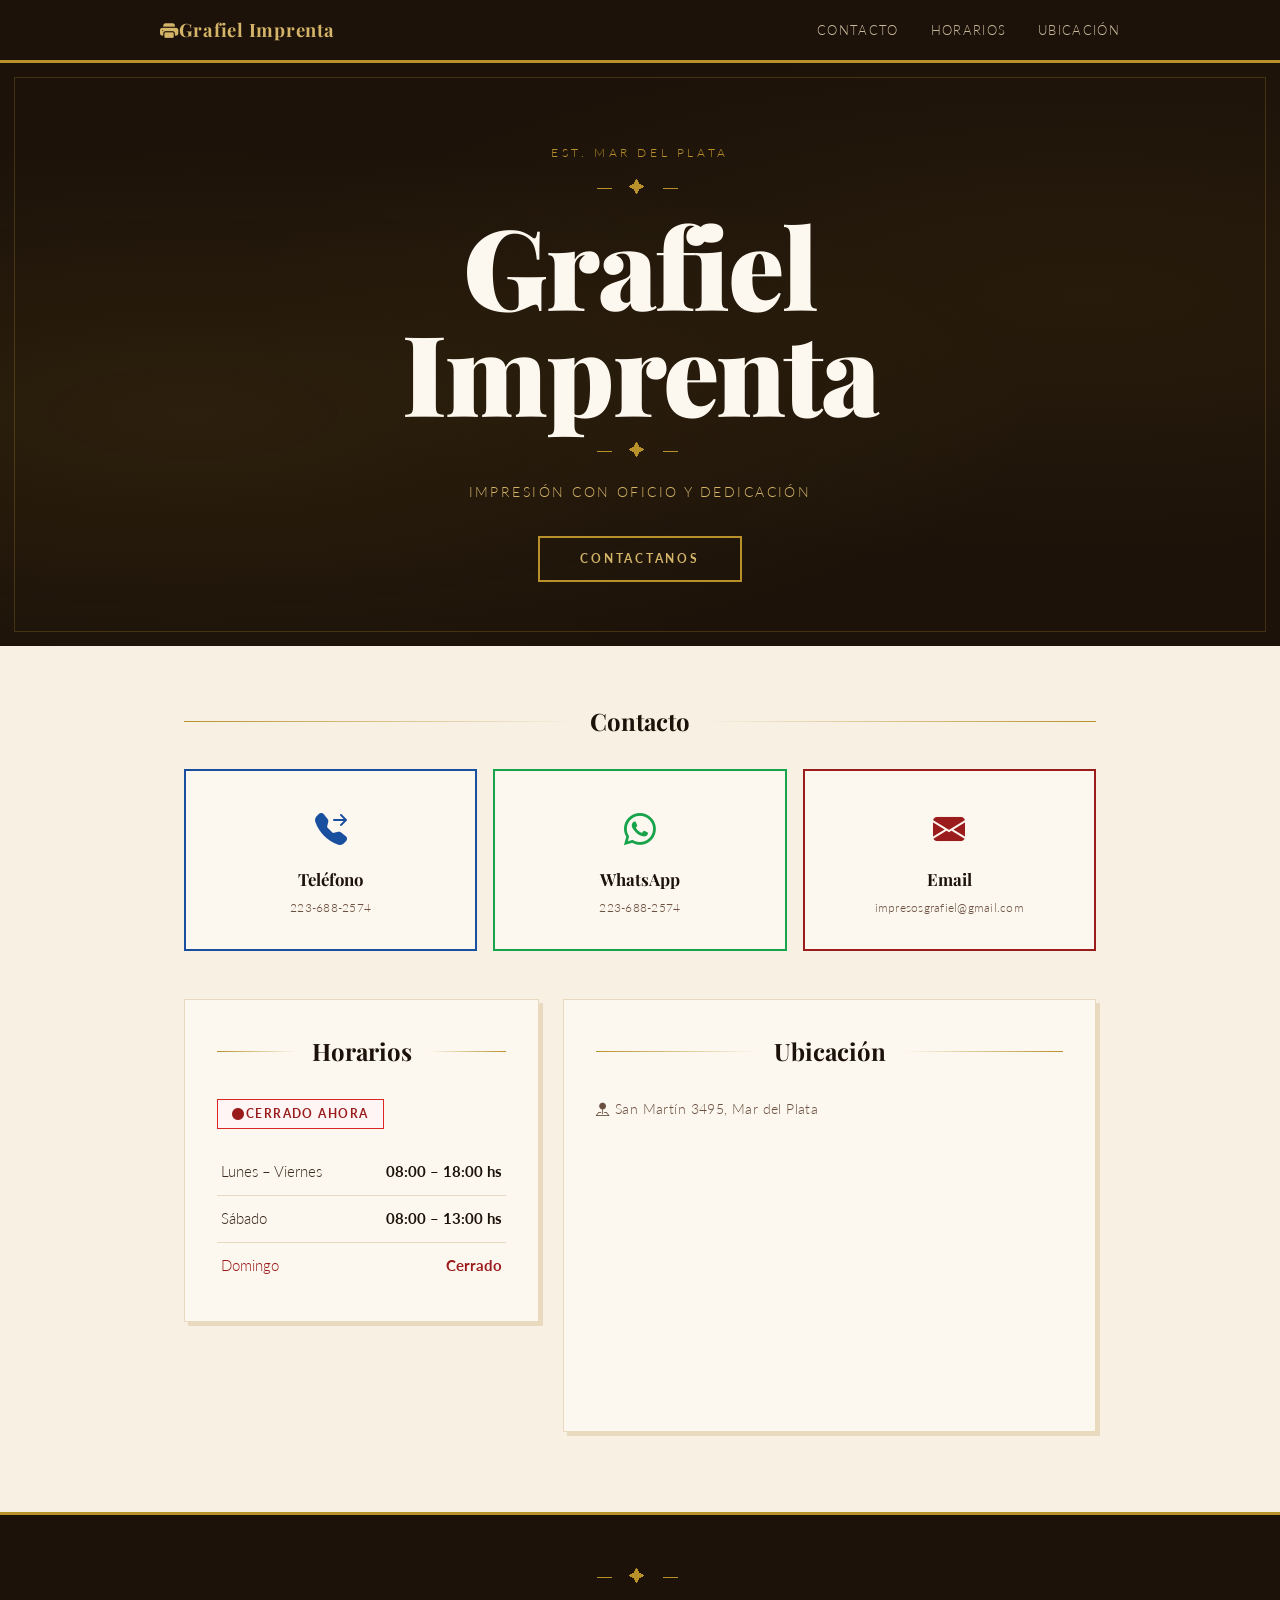
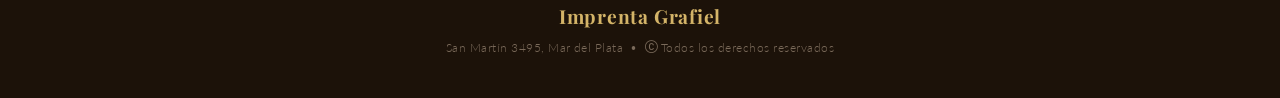
==== index.html @ f2de3040 "Add new HTML files for different themes: Swiss, Brutal, and Glass with responsive designs and contac" ====
<!DOCTYPE html>
<html lang="es">

<head>
  <meta charset="UTF-8">
  <meta name="viewport" content="width=device-width, initial-scale=1.0">
  <meta name="description" content="Grafiel Imprenta - Servicios de impresión en Mar del Plata.">
  <link rel="preconnect" href="https://fonts.googleapis.com">
  <link rel="preconnect" href="https://fonts.gstatic.com" crossorigin>
  <link href="https://fonts.googleapis.com/css2?family=Playfair+Display:wght@400;700;900&family=Lato:wght@300;400;700&display=swap" rel="stylesheet">
  <link rel="stylesheet" href="https://cdn.jsdelivr.net/npm/bootstrap-icons@1.11.3/font/bootstrap-icons.css">
  <link rel="stylesheet" href="style.css">
  <title>Grafiel Imprenta | Mar del Plata</title>
</head>

<body>

  <nav>
    <div class="nav-inner">
      <a class="brand" href="#"><i class="bi bi-printer-fill me-2"></i>Grafiel Imprenta</a>
      <button class="nav-toggle" onclick="this.nextElementSibling.classList.toggle('open')" aria-label="Menú">
        <i class="bi bi-list"></i>
      </button>
      <div class="nav-links">
        <a href="#contacto">Contacto</a>
        <a href="#horario">Horarios</a>
        <a href="#ubicacion">Ubicación</a>
      </div>
    </div>
  </nav>

  <section class="hero">
    <div class="hero-inner">
      <p class="hero-tag">Est. Mar del Plata</p>
      <div class="ornament">&#11835; ✦ &#11835;</div>
      <h1>Grafiel<br>Imprenta</h1>
      <div class="ornament">&#11835; ✦ &#11835;</div>
      <p class="hero-sub">Impresión con oficio y dedicación</p>
      <a href="#contacto" class="btn-stamp">Contactanos</a>
    </div>
  </section>

  <main>

    <section id="contacto" class="section">
      <div class="section-header">
        <span class="ornament-line"></span>
        <h2>Contacto</h2>
        <span class="ornament-line"></span>
      </div>
      <div class="contact-grid">
        <a href="tel:2236882574" class="contact-card phone">
          <i class="bi bi-telephone-forward-fill"></i>
          <span class="label">Teléfono</span>
          <span class="value">223-688-2574</span>
        </a>
        <a href="https://wa.me/+5492236882574?text=Hola" target="_blank" rel="noopener noreferrer" class="contact-card whatsapp">
          <i class="bi bi-whatsapp"></i>
          <span class="label">WhatsApp</span>
          <span class="value">223-688-2574</span>
        </a>
        <a href="mailto:impresosgrafiel@gmail.com" class="contact-card email">
          <i class="bi bi-envelope-fill"></i>
          <span class="label">Email</span>
          <span class="value">impresosgrafiel@gmail.com</span>
        </a>
      </div>
    </section>

    <div class="two-col">

      <section id="horario" class="section card-section">
        <div class="section-header">
          <span class="ornament-line"></span>
          <h2>Horarios</h2>
          <span class="ornament-line"></span>
        </div>
        <div id="estado-actual"></div>
        <table class="horario-table">
          <tr>
            <td>Lunes – Viernes</td>
            <td>08:00 – 18:00 hs</td>
          </tr>
          <tr>
            <td>Sábado</td>
            <td>08:00 – 13:00 hs</td>
          </tr>
          <tr class="cerrado">
            <td>Domingo</td>
            <td>Cerrado</td>
          </tr>
        </table>
      </section>

      <section id="ubicacion" class="section card-section">
        <div class="section-header">
          <span class="ornament-line"></span>
          <h2>Ubicación</h2>
          <span class="ornament-line"></span>
        </div>
        <p class="address"><i class="bi bi-pin-map-fill"></i> San Martín 3495, Mar del Plata</p>
        <div class="map-wrap">
          <iframe
            src="https://www.google.com/maps/embed?pb=!1m18!1m12!1m3!1d3144.239688067607!2d-57.557929484397704!3d-37.994869379720036!2m3!1f0!2f0!3f0!3m2!1i1024!2i768!4f13.1!3m3!1m2!1s0x9584deaafc0149d3%3A0xa30045ed526ca5bf!2sSan%20Mart%C3%ADn%203495%2C%20B7600%20Mar%20del%20Plata%2C%20Provincia%20de%20Buenos%20Aires!5e0!3m2!1ses-419!2sar!4v1678397728006!5m2!1ses-419!2sar"
            allowfullscreen="" loading="lazy" referrerpolicy="no-referrer-when-downgrade">
          </iframe>
        </div>
      </section>

    </div>
  </main>

  <footer>
    <div class="ornament">&#11835; ✦ &#11835;</div>
    <p class="brand">Imprenta Grafiel</p>
    <p class="copy">San Martín 3495, Mar del Plata &nbsp;&bull;&nbsp; <i class="bi bi-c-circle"></i> Todos los derechos reservados</p>
  </footer>

  <script>
    function actualizarEstado() {
      const ahora = new Date();
      const dia = ahora.getDay();
      const hora = ahora.getHours() + ahora.getMinutes() / 60;
      const abierto =
        (dia >= 1 && dia <= 5 && hora >= 8 && hora < 18) ||
        (dia === 6 && hora >= 8 && hora < 13);
      const el = document.getElementById('estado-actual');
      el.innerHTML = abierto
        ? '<span class="badge-open"><i class="bi bi-circle-fill blink me-1"></i>Abierto ahora</span>'
        : '<span class="badge-closed"><i class="bi bi-circle-fill me-1"></i>Cerrado ahora</span>';
    }
    actualizarEstado();
  </script>

</body>
</html>
---- style.css ----
:root {
  --bg: #f7f0e3;
  --paper: #e8d9bf;
  --cream: #fdf8ef;
  --ink: #1c1209;
  --ink-light: #3d2b1f;
  --gold: #b8912a;
  --gold-light: #d4b468;
}

* {
  box-sizing: border-box;
  margin: 0;
  padding: 0;
}

html {
  scroll-behavior: smooth;
}

body {
  background-color: var(--bg);
  color: var(--ink);
  font-family: 'Lato', 'Segoe UI', sans-serif;
  font-weight: 300;
  line-height: 1.6;
}

/* ── NAV ─────────────────────────────── */
nav {
  background-color: var(--ink);
  border-bottom: 3px solid var(--gold);
  position: sticky;
  top: 0;
  z-index: 100;
  padding: 0 1.5rem;
}

.nav-inner {
  max-width: 960px;
  margin: 0 auto;
  display: flex;
  align-items: center;
  justify-content: space-between;
  height: 60px;
}

.brand {
  font-family: 'Playfair Display', Georgia, serif;
  font-weight: 700;
  font-size: 1.15rem;
  color: var(--gold-light);
  text-decoration: none;
  letter-spacing: 0.04em;
}

.nav-links {
  display: flex;
  gap: 2rem;
}

.nav-links a {
  color: #c8b89a;
  text-decoration: none;
  font-size: 0.82rem;
  letter-spacing: 0.1em;
  text-transform: uppercase;
  transition: color 0.2s;
}

.nav-links a:hover {
  color: var(--gold-light);
}

.nav-toggle {
  display: none;
  background: none;
  border: 1px solid var(--gold);
  color: var(--gold-light);
  padding: 0.3rem 0.6rem;
  cursor: pointer;
  font-size: 1.2rem;
  line-height: 1;
}

@media (max-width: 580px) {
  .nav-toggle { display: block; }
  .nav-links {
    display: none;
    flex-direction: column;
    gap: 0;
    position: absolute;
    top: 63px;
    left: 0;
    right: 0;
    background: var(--ink);
    border-bottom: 2px solid var(--gold);
    padding: 1rem 1.5rem;
  }
  .nav-links.open { display: flex; }
  .nav-links a { padding: 0.5rem 0; }
}

/* ── HERO ────────────────────────────── */
.hero {
  background-color: var(--ink);
  background-image:
    radial-gradient(ellipse at 15% 60%, rgba(184,145,42,0.1) 0%, transparent 55%),
    radial-gradient(ellipse at 85% 40%, rgba(184,145,42,0.07) 0%, transparent 55%);
  text-align: center;
  padding: 5rem 1.5rem 4rem;
  position: relative;
}

.hero::before {
  content: '';
  position: absolute;
  inset: 14px;
  border: 1px solid rgba(184, 145, 42, 0.25);
  pointer-events: none;
}

.hero-inner {
  position: relative;
}

.hero-tag {
  color: var(--gold);
  font-size: 0.75rem;
  letter-spacing: 0.3em;
  text-transform: uppercase;
  margin-bottom: 0.75rem;
}

.ornament {
  color: var(--gold);
  letter-spacing: 0.4em;
  font-size: 1rem;
  margin: 0.5rem 0;
}

.hero h1 {
  font-family: 'Playfair Display', Georgia, serif;
  font-weight: 900;
  font-size: clamp(3.5rem, 12vw, 7rem);
  color: var(--cream);
  line-height: 0.95;
  letter-spacing: -0.02em;
  margin: 0.75rem 0;
}

.hero-sub {
  color: var(--gold-light);
  font-size: 0.85rem;
  letter-spacing: 0.18em;
  text-transform: uppercase;
  margin: 1.25rem 0 2rem;
}

.btn-stamp {
  display: inline-block;
  padding: 0.7rem 2.5rem;
  border: 2px solid var(--gold);
  color: var(--gold-light);
  text-decoration: none;
  font-size: 0.78rem;
  letter-spacing: 0.22em;
  text-transform: uppercase;
  font-weight: 700;
  transition: background 0.2s, color 0.2s;
}

.btn-stamp:hover {
  background: var(--gold);
  color: var(--ink);
}

/* ── MAIN ────────────────────────────── */
main {
  max-width: 960px;
  margin: 0 auto;
  padding: 3.5rem 1.5rem 2rem;
}

.section {
  margin-bottom: 3rem;
}

.section-header {
  display: flex;
  align-items: center;
  gap: 1rem;
  margin-bottom: 1.75rem;
}

.section-header h2 {
  font-family: 'Playfair Display', Georgia, serif;
  font-size: 1.5rem;
  font-weight: 700;
  white-space: nowrap;
  color: var(--ink);
}

.ornament-line {
  flex: 1;
  height: 1px;
  background: linear-gradient(to right, transparent, var(--gold));
}

.ornament-line:first-child {
  background: linear-gradient(to left, transparent, var(--gold));
}

/* ── CONTACT ─────────────────────────── */
.contact-grid {
  display: grid;
  grid-template-columns: repeat(auto-fit, minmax(190px, 1fr));
  gap: 1rem;
}

.contact-card {
  display: flex;
  flex-direction: column;
  align-items: center;
  text-align: center;
  padding: 2rem 1.25rem;
  background: var(--cream);
  border: 2px solid;
  text-decoration: none;
  transition: transform 0.2s ease, box-shadow 0.2s ease;
}

.contact-card:hover {
  transform: translateY(-5px);
  box-shadow: 5px 5px 0 var(--paper);
}

.contact-card i {
  font-size: 2rem;
  margin-bottom: 0.75rem;
}

.contact-card .label {
  font-family: 'Playfair Display', Georgia, serif;
  font-size: 1.05rem;
  font-weight: 700;
  color: var(--ink);
  display: block;
  margin-bottom: 0.3rem;
}

.contact-card .value {
  font-size: 0.78rem;
  color: #6b5040;
  display: block;
  letter-spacing: 0.02em;
}

.contact-card.phone  { border-color: #1a4fa0; color: #1a4fa0; }
.contact-card.whatsapp { border-color: #16a34a; color: #16a34a; }
.contact-card.email  { border-color: #9b1c1c; color: #9b1c1c; }

/* ── TWO COLUMN ──────────────────────── */
.two-col {
  display: grid;
  grid-template-columns: 1fr 1.5fr;
  gap: 1.5rem;
  align-items: start;
}

@media (max-width: 680px) {
  .two-col { grid-template-columns: 1fr; }
}

/* ── CARD SECTIONS ───────────────────── */
.card-section {
  background: var(--cream);
  border: 1px solid var(--paper);
  padding: 2rem;
  box-shadow: 4px 4px 0 var(--paper);
}

/* ── HORARIOS ────────────────────────── */
#estado-actual {
  margin-bottom: 1.25rem;
}

.badge-open, .badge-closed {
  display: inline-block;
  padding: 0.28rem 0.9rem;
  font-size: 0.75rem;
  letter-spacing: 0.12em;
  text-transform: uppercase;
  font-weight: 700;
  border: 1.5px solid;
}

.badge-open   { color: #166534; border-color: #16a34a; background: #f0fdf4; }
.badge-closed { color: #991b1b; border-color: #dc2626; background: #fff5f5; }

.horario-table {
  width: 100%;
  border-collapse: collapse;
  font-size: 0.92rem;
}

.horario-table tr {
  border-bottom: 1px solid var(--paper);
}

.horario-table tr:last-child {
  border-bottom: none;
}

.horario-table td {
  padding: 0.7rem 0.25rem;
  color: var(--ink-light);
}

.horario-table td:last-child {
  text-align: right;
  font-weight: 700;
  color: var(--ink);
}

.horario-table tr.cerrado td {
  color: #9b1c1c;
}

/* ── MAPA ────────────────────────────── */
.address {
  font-size: 0.85rem;
  color: #6b5040;
  margin-bottom: 1rem;
  letter-spacing: 0.03em;
}

.map-wrap {
  position: relative;
  padding-bottom: 56.25%;
  height: 0;
  overflow: hidden;
}

.map-wrap iframe {
  position: absolute;
  top: 0; left: 0;
  width: 100%; height: 100%;
  border: 0;
}

/* ── FOOTER ──────────────────────────── */
footer {
  background-color: var(--ink);
  border-top: 3px solid var(--gold);
  text-align: center;
  padding: 2.5rem 1.5rem;
}

footer .ornament {
  margin-bottom: 0.75rem;
}

footer .brand {
  font-family: 'Playfair Display', Georgia, serif;
  font-size: 1.2rem;
  font-weight: 700;
  color: var(--gold-light);
  margin-bottom: 0.4rem;
}

footer .copy {
  font-size: 0.78rem;
  color: #7a6a5a;
  letter-spacing: 0.04em;
}

/* ── ANIMACIÓN ───────────────────────── */
@keyframes blink {
  0%, 100% { opacity: 1; }
  50% { opacity: 0.15; }
}

.blink { animation: blink 1.8s ease-in-out infinite; }
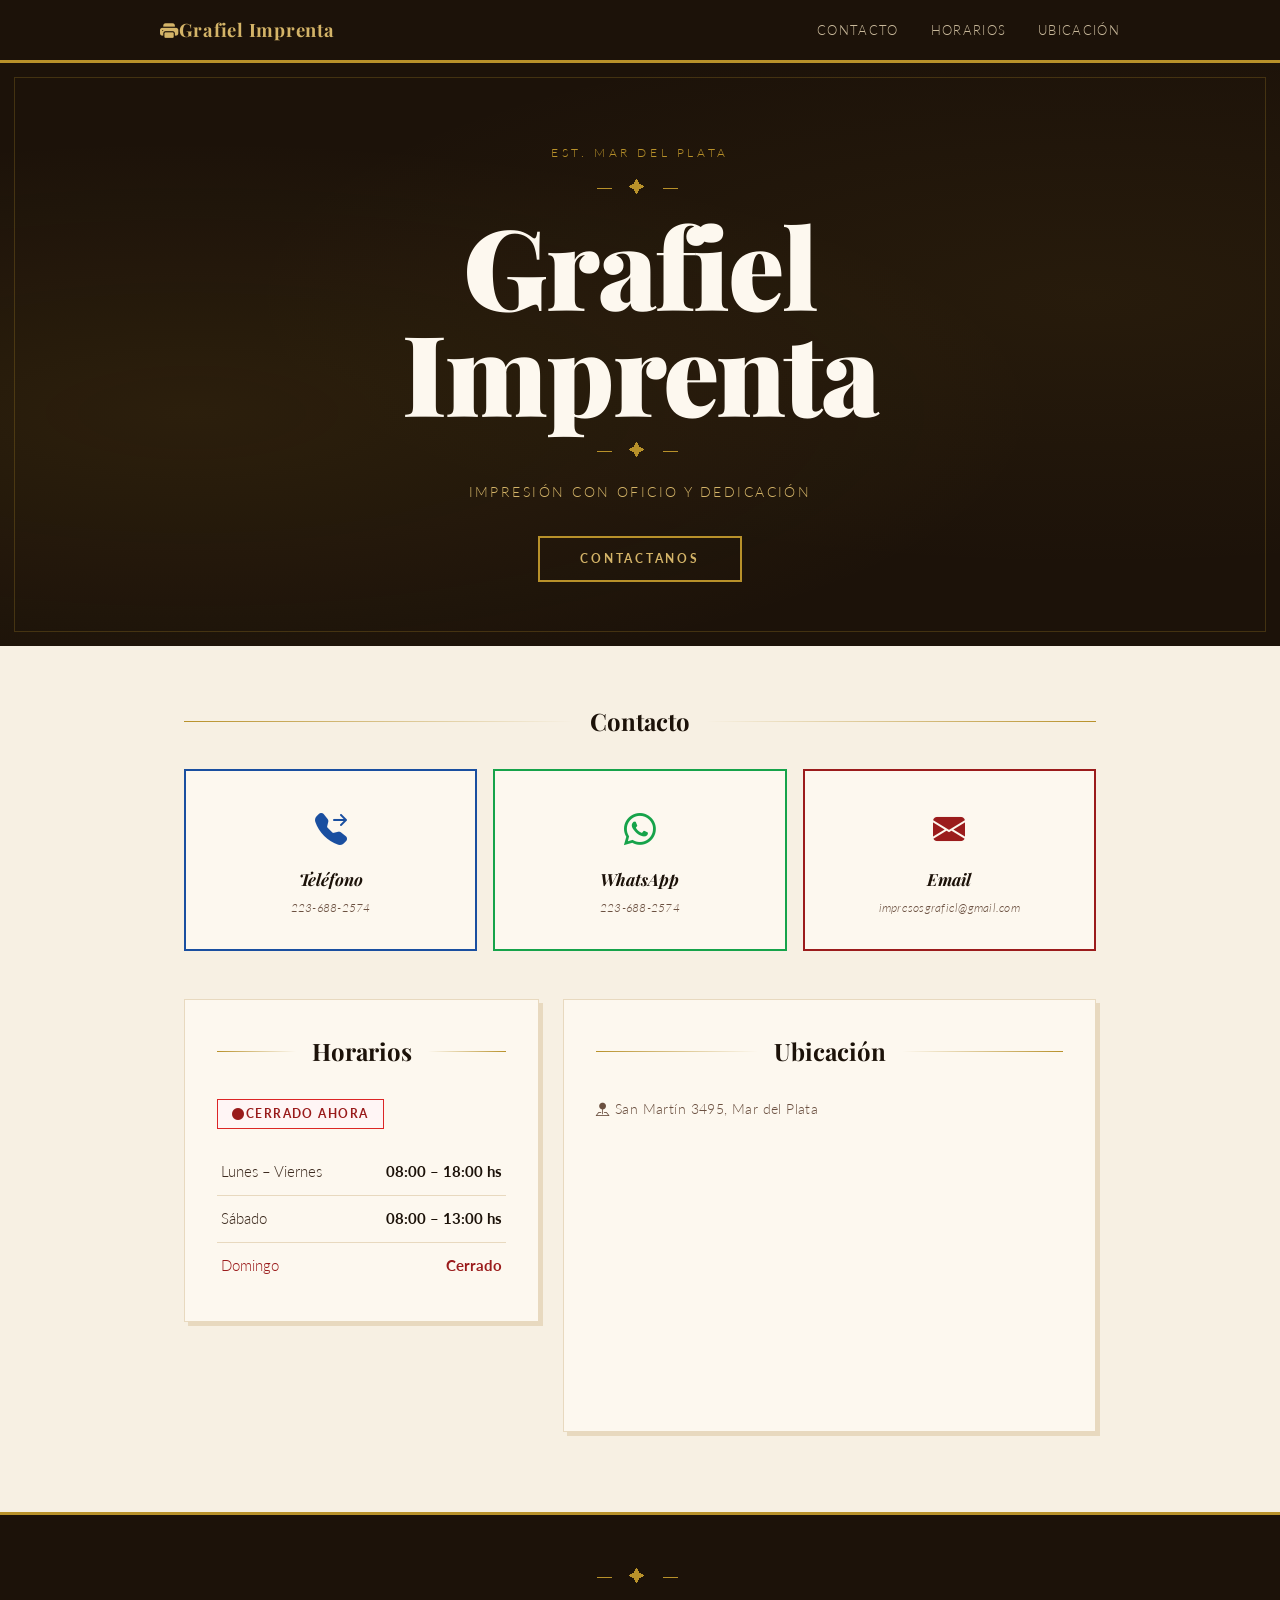
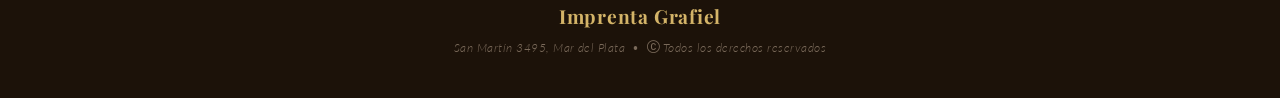
==== commit f457d234: "Enhance SEO and accessibility in index.html; update metadata, improve navigation, and add structured" ====
--- a/index.html
+++ b/index.html
@@ -1,33 +1,109 @@
 <!DOCTYPE html>
-<html lang="es">
+<html lang="es-AR">
 
 <head>
   <meta charset="UTF-8">
   <meta name="viewport" content="width=device-width, initial-scale=1.0">
-  <meta name="description" content="Grafiel Imprenta - Servicios de impresión en Mar del Plata.">
+
+  <!-- Primary SEO -->
+  <title>Grafiel Imprenta – Impresión en Mar del Plata | San Martín 3495</title>
+  <meta name="description" content="Imprenta en Mar del Plata. Folletos, tarjetas, volantes, afiches y más. San Martín 3495. Lunes a viernes 8–18 hs, sábados 8–13 hs. Tel: 223-688-2574.">
+  <meta name="keywords" content="imprenta Mar del Plata, impresión digital Mar del Plata, folletos, tarjetas de visita, volantes, afiches, Grafiel">
+  <meta name="robots" content="index, follow">
+  <meta name="author" content="Grafiel Imprenta">
+  <meta name="theme-color" content="#1c1209">
+  <link rel="canonical" href="https://frann-rossi.github.io/grafiel/">
+
+  <!-- Open Graph -->
+  <meta property="og:type" content="website">
+  <meta property="og:url" content="https://frann-rossi.github.io/grafiel/">
+  <meta property="og:site_name" content="Grafiel Imprenta">
+  <meta property="og:title" content="Grafiel Imprenta – Impresión en Mar del Plata">
+  <meta property="og:description" content="Imprenta en Mar del Plata. Folletos, tarjetas, volantes, afiches y más. San Martín 3495. Tel: 223-688-2574.">
+  <meta property="og:locale" content="es_AR">
+
+  <!-- Twitter Card -->
+  <meta name="twitter:card" content="summary">
+  <meta name="twitter:title" content="Grafiel Imprenta – Impresión en Mar del Plata">
+  <meta name="twitter:description" content="Imprenta en Mar del Plata. Folletos, tarjetas, volantes y más. San Martín 3495.">
+
+  <!-- Fonts: preconnect + preload para reducir latencia -->
   <link rel="preconnect" href="https://fonts.googleapis.com">
   <link rel="preconnect" href="https://fonts.gstatic.com" crossorigin>
-  <link href="https://fonts.googleapis.com/css2?family=Playfair+Display:wght@400;700;900&family=Lato:wght@300;400;700&display=swap" rel="stylesheet">
-  <link rel="stylesheet" href="https://cdn.jsdelivr.net/npm/bootstrap-icons@1.11.3/font/bootstrap-icons.css">
+  <link rel="preload" as="style" href="https://fonts.googleapis.com/css2?family=Playfair+Display:wght@700;900&family=Lato:wght@300;400;700&display=swap">
+  <link rel="stylesheet" href="https://fonts.googleapis.com/css2?family=Playfair+Display:wght@700;900&family=Lato:wght@300;400;700&display=swap">
+
+  <!-- Bootstrap Icons: carga diferida (no bloquea render) -->
+  <link rel="stylesheet" href="https://cdn.jsdelivr.net/npm/bootstrap-icons@1.11.3/font/bootstrap-icons.css" media="print" onload="this.media='all'">
+  <noscript><link rel="stylesheet" href="https://cdn.jsdelivr.net/npm/bootstrap-icons@1.11.3/font/bootstrap-icons.css"></noscript>
+
   <link rel="stylesheet" href="style.css">
-  <title>Grafiel Imprenta | Mar del Plata</title>
+
+  <!-- JSON-LD: datos estructurados LocalBusiness (SEO local) -->
+  <script type="application/ld+json">
+  {
+    "@context": "https://schema.org",
+    "@type": "LocalBusiness",
+    "name": "Grafiel Imprenta",
+    "description": "Imprenta en Mar del Plata especializada en impresión digital y offset. Folletos, tarjetas de visita, volantes, afiches y más.",
+    "url": "https://frann-rossi.github.io/grafiel/",
+    "telephone": "+5492236882574",
+    "email": "impresosgrafiel@gmail.com",
+    "address": {
+      "@type": "PostalAddress",
+      "streetAddress": "San Martín 3495",
+      "addressLocality": "Mar del Plata",
+      "addressRegion": "Buenos Aires",
+      "postalCode": "B7600",
+      "addressCountry": "AR"
+    },
+    "geo": {
+      "@type": "GeoCoordinates",
+      "latitude": -37.994869,
+      "longitude": -57.557929
+    },
+    "hasMap": "https://maps.google.com/?q=San+Martín+3495,+Mar+del+Plata,+Buenos+Aires",
+    "openingHoursSpecification": [
+      {
+        "@type": "OpeningHoursSpecification",
+        "dayOfWeek": ["Monday","Tuesday","Wednesday","Thursday","Friday"],
+        "opens": "08:00",
+        "closes": "18:00"
+      },
+      {
+        "@type": "OpeningHoursSpecification",
+        "dayOfWeek": "Saturday",
+        "opens": "08:00",
+        "closes": "13:00"
+      }
+    ],
+    "contactPoint": {
+      "@type": "ContactPoint",
+      "telephone": "+5492236882574",
+      "contactType": "customer service",
+      "availableLanguage": "Spanish"
+    }
+  }
+  </script>
 </head>
 
 <body>
 
-  <nav>
-    <div class="nav-inner">
-      <a class="brand" href="#"><i class="bi bi-printer-fill me-2"></i>Grafiel Imprenta</a>
-      <button class="nav-toggle" onclick="this.nextElementSibling.classList.toggle('open')" aria-label="Menú">
-        <i class="bi bi-list"></i>
-      </button>
-      <div class="nav-links">
-        <a href="#contacto">Contacto</a>
-        <a href="#horario">Horarios</a>
-        <a href="#ubicacion">Ubicación</a>
+  <header>
+    <nav aria-label="Navegación principal">
+      <div class="nav-inner">
+        <a class="brand" href="#" aria-label="Grafiel Imprenta – Inicio"><i class="bi bi-printer-fill me-2"></i>Grafiel Imprenta</a>
+        <button class="nav-toggle" onclick="this.nextElementSibling.classList.toggle('open')" aria-label="Abrir menú">
+          <i class="bi bi-list"></i>
+        </button>
+        <div class="nav-links">
+          <a href="#contacto">Contacto</a>
+          <a href="#horario">Horarios</a>
+          <a href="#ubicacion">Ubicación</a>
+        </div>
       </div>
-    </div>
-  </nav>
+    </nav>
+  </header>
 
   <section class="hero">
     <div class="hero-inner">
@@ -48,23 +124,23 @@
         <h2>Contacto</h2>
         <span class="ornament-line"></span>
       </div>
-      <div class="contact-grid">
-        <a href="tel:2236882574" class="contact-card phone">
-          <i class="bi bi-telephone-forward-fill"></i>
+      <address class="contact-grid">
+        <a href="tel:+5492236882574" class="contact-card phone" aria-label="Llamar al 223-688-2574">
+          <i class="bi bi-telephone-forward-fill" aria-hidden="true"></i>
           <span class="label">Teléfono</span>
           <span class="value">223-688-2574</span>
         </a>
-        <a href="https://wa.me/+5492236882574?text=Hola" target="_blank" rel="noopener noreferrer" class="contact-card whatsapp">
-          <i class="bi bi-whatsapp"></i>
+        <a href="https://wa.me/+5492236882574?text=Hola" target="_blank" rel="noopener noreferrer" class="contact-card whatsapp" aria-label="Escribir por WhatsApp al 223-688-2574">
+          <i class="bi bi-whatsapp" aria-hidden="true"></i>
           <span class="label">WhatsApp</span>
           <span class="value">223-688-2574</span>
         </a>
-        <a href="mailto:impresosgrafiel@gmail.com" class="contact-card email">
-          <i class="bi bi-envelope-fill"></i>
+        <a href="mailto:impresosgrafiel@gmail.com" class="contact-card email" aria-label="Enviar email a impresosgrafiel@gmail.com">
+          <i class="bi bi-envelope-fill" aria-hidden="true"></i>
           <span class="label">Email</span>
           <span class="value">impresosgrafiel@gmail.com</span>
         </a>
-      </div>
+      </address>
     </section>
 
     <div class="two-col">
@@ -101,6 +177,7 @@
         <p class="address"><i class="bi bi-pin-map-fill"></i> San Martín 3495, Mar del Plata</p>
         <div class="map-wrap">
           <iframe
+            title="Ubicación de Grafiel Imprenta en San Martín 3495, Mar del Plata"
             src="https://www.google.com/maps/embed?pb=!1m18!1m12!1m3!1d3144.239688067607!2d-57.557929484397704!3d-37.994869379720036!2m3!1f0!2f0!3f0!3m2!1i1024!2i768!4f13.1!3m3!1m2!1s0x9584deaafc0149d3%3A0xa30045ed526ca5bf!2sSan%20Mart%C3%ADn%203495%2C%20B7600%20Mar%20del%20Plata%2C%20Provincia%20de%20Buenos%20Aires!5e0!3m2!1ses-419!2sar!4v1678397728006!5m2!1ses-419!2sar"
             allowfullscreen="" loading="lazy" referrerpolicy="no-referrer-when-downgrade">
           </iframe>
@@ -113,7 +190,10 @@
   <footer>
     <div class="ornament">&#11835; ✦ &#11835;</div>
     <p class="brand">Imprenta Grafiel</p>
-    <p class="copy">San Martín 3495, Mar del Plata &nbsp;&bull;&nbsp; <i class="bi bi-c-circle"></i> Todos los derechos reservados</p>
+    <address class="copy">
+      <a href="https://maps.google.com/?q=San+Martín+3495,+Mar+del+Plata" rel="noopener noreferrer" target="_blank" style="color:inherit;text-decoration:none;">San Martín 3495, Mar del Plata</a>
+      &nbsp;&bull;&nbsp; <i class="bi bi-c-circle" aria-hidden="true"></i> Todos los derechos reservados
+    </address>
   </footer>
 
   <script>
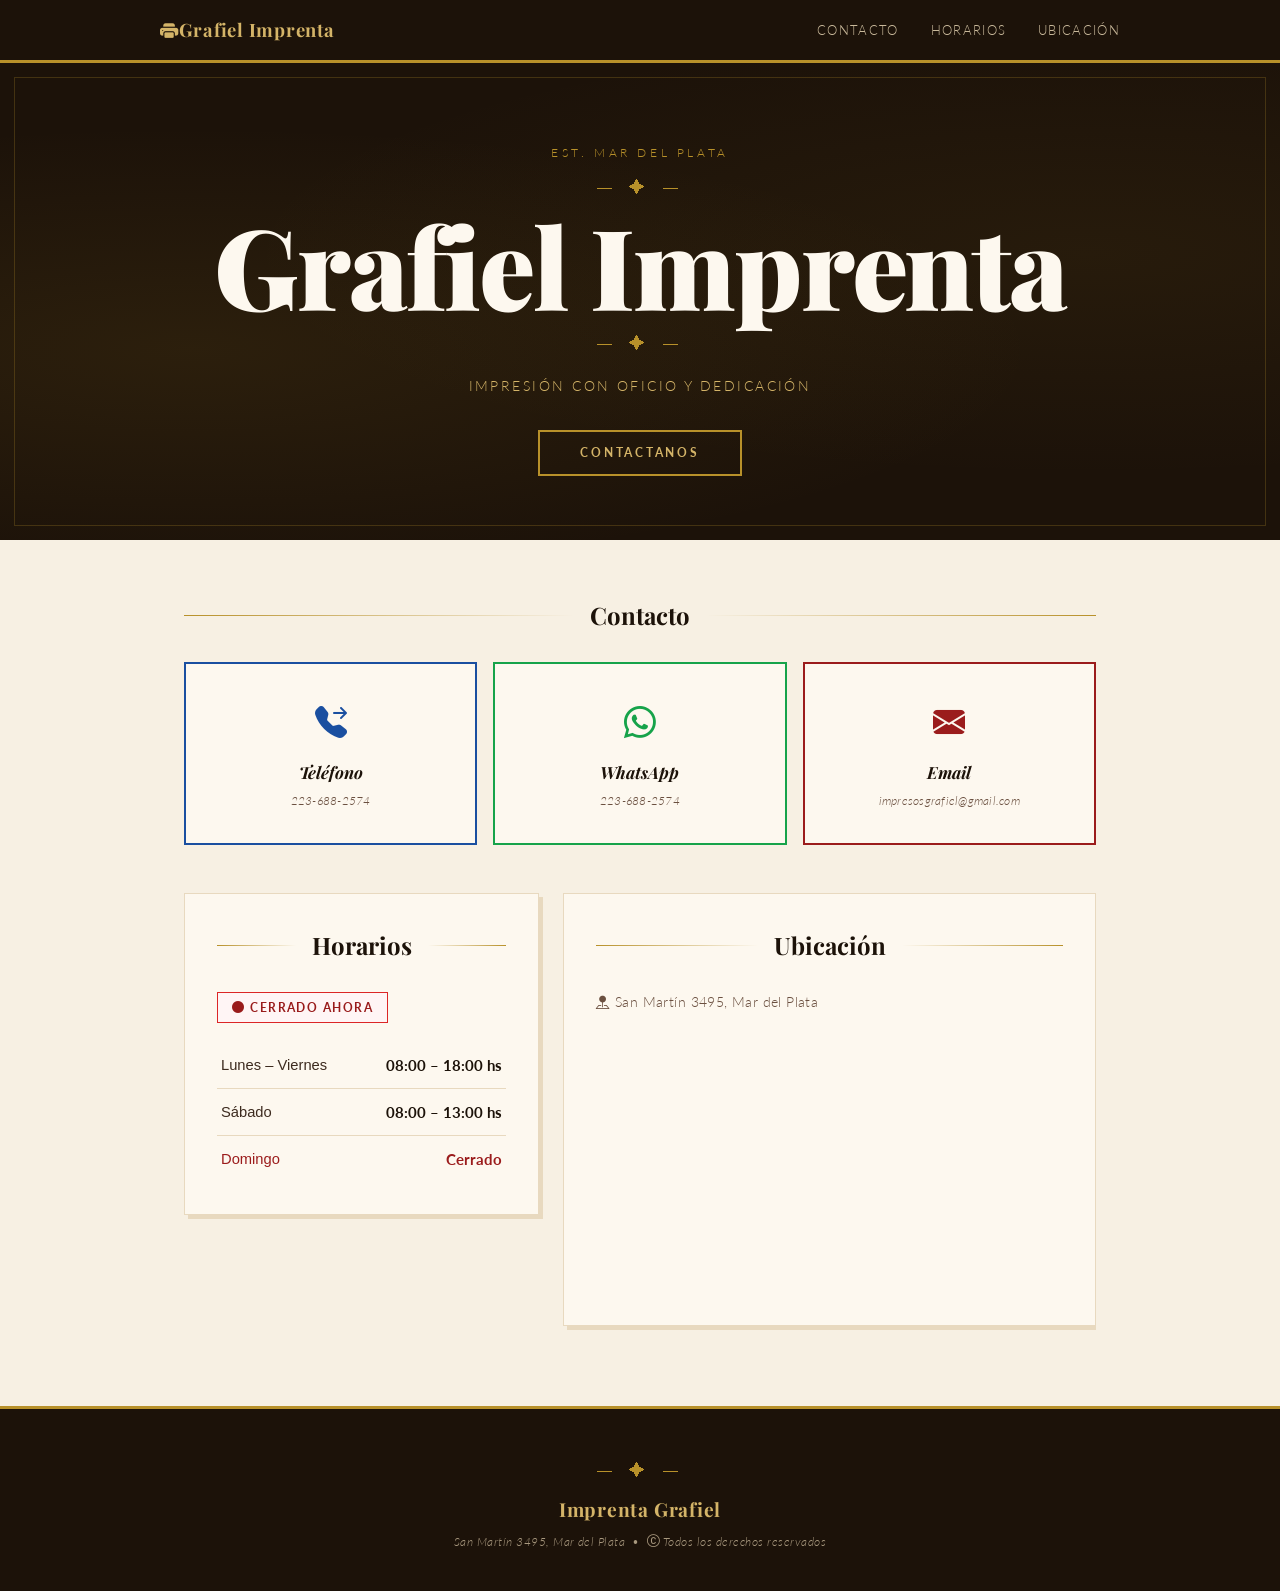
==== commit ba126c27: "Remove outdated HTML files for Swiss, Brutal, and Glass templates" ====
--- a/index.html
+++ b/index.html
@@ -37,6 +37,7 @@
   <link rel="stylesheet" href="https://cdn.jsdelivr.net/npm/bootstrap-icons@1.11.3/font/bootstrap-icons.css" media="print" onload="this.media='all'">
   <noscript><link rel="stylesheet" href="https://cdn.jsdelivr.net/npm/bootstrap-icons@1.11.3/font/bootstrap-icons.css"></noscript>
 
+  <link rel="preload" href="style.css" as="style">
   <link rel="stylesheet" href="style.css">
 
   <!-- JSON-LD: datos estructurados LocalBusiness (SEO local) -->
@@ -89,14 +90,23 @@
 
 <body>
 
+  <a href="#main-content" class="skip-link">Saltar al contenido principal</a>
+
   <header>
     <nav aria-label="Navegación principal">
       <div class="nav-inner">
-        <a class="brand" href="#" aria-label="Grafiel Imprenta – Inicio"><i class="bi bi-printer-fill me-2"></i>Grafiel Imprenta</a>
-        <button class="nav-toggle" onclick="this.nextElementSibling.classList.toggle('open')" aria-label="Abrir menú">
-          <i class="bi bi-list"></i>
+        <a class="brand" href="#" aria-label="Grafiel Imprenta – Inicio">
+          <i class="bi bi-printer-fill me-2" aria-hidden="true"></i>Grafiel Imprenta
+        </a>
+        <button
+          class="nav-toggle"
+          id="nav-toggle"
+          aria-label="Abrir menú"
+          aria-expanded="false"
+          aria-controls="nav-links">
+          <i class="bi bi-list" aria-hidden="true"></i>
         </button>
-        <div class="nav-links">
+        <div class="nav-links" id="nav-links">
           <a href="#contacto">Contacto</a>
           <a href="#horario">Horarios</a>
           <a href="#ubicacion">Ubicación</a>
@@ -105,24 +115,24 @@
     </nav>
   </header>
 
-  <section class="hero">
+  <section class="hero" aria-label="Bienvenida">
     <div class="hero-inner">
       <p class="hero-tag">Est. Mar del Plata</p>
-      <div class="ornament">&#11835; ✦ &#11835;</div>
-      <h1>Grafiel<br>Imprenta</h1>
-      <div class="ornament">&#11835; ✦ &#11835;</div>
+      <div class="ornament" aria-hidden="true">&#11835; ✦ &#11835;</div>
+      <h1>Grafiel Imprenta</h1>
+      <div class="ornament" aria-hidden="true">&#11835; ✦ &#11835;</div>
       <p class="hero-sub">Impresión con oficio y dedicación</p>
       <a href="#contacto" class="btn-stamp">Contactanos</a>
     </div>
   </section>
 
-  <main>
-
-    <section id="contacto" class="section">
+  <main id="main-content">
+
+    <section id="contacto" class="section" aria-labelledby="titulo-contacto">
       <div class="section-header">
-        <span class="ornament-line"></span>
-        <h2>Contacto</h2>
-        <span class="ornament-line"></span>
+        <span class="ornament-line" aria-hidden="true"></span>
+        <h2 id="titulo-contacto">Contacto</h2>
+        <span class="ornament-line" aria-hidden="true"></span>
       </div>
       <address class="contact-grid">
         <a href="tel:+5492236882574" class="contact-card phone" aria-label="Llamar al 223-688-2574">
@@ -145,36 +155,45 @@
 
     <div class="two-col">
 
-      <section id="horario" class="section card-section">
+      <section id="horario" class="section card-section" aria-labelledby="titulo-horario">
         <div class="section-header">
-          <span class="ornament-line"></span>
-          <h2>Horarios</h2>
-          <span class="ornament-line"></span>
-        </div>
-        <div id="estado-actual"></div>
+          <span class="ornament-line" aria-hidden="true"></span>
+          <h2 id="titulo-horario">Horarios</h2>
+          <span class="ornament-line" aria-hidden="true"></span>
+        </div>
+        <div id="estado-actual" aria-live="polite" aria-atomic="true"></div>
         <table class="horario-table">
-          <tr>
-            <td>Lunes – Viernes</td>
-            <td>08:00 – 18:00 hs</td>
-          </tr>
-          <tr>
-            <td>Sábado</td>
-            <td>08:00 – 13:00 hs</td>
-          </tr>
-          <tr class="cerrado">
-            <td>Domingo</td>
-            <td>Cerrado</td>
-          </tr>
+          <caption class="visually-hidden">Horarios de atención de Grafiel Imprenta</caption>
+          <thead class="visually-hidden">
+            <tr>
+              <th scope="col">Día</th>
+              <th scope="col">Horario</th>
+            </tr>
+          </thead>
+          <tbody>
+            <tr>
+              <th scope="row">Lunes – Viernes</th>
+              <td>08:00 – 18:00 hs</td>
+            </tr>
+            <tr>
+              <th scope="row">Sábado</th>
+              <td>08:00 – 13:00 hs</td>
+            </tr>
+            <tr class="cerrado">
+              <th scope="row">Domingo</th>
+              <td>Cerrado</td>
+            </tr>
+          </tbody>
         </table>
       </section>
 
-      <section id="ubicacion" class="section card-section">
+      <section id="ubicacion" class="section card-section" aria-labelledby="titulo-ubicacion">
         <div class="section-header">
-          <span class="ornament-line"></span>
-          <h2>Ubicación</h2>
-          <span class="ornament-line"></span>
-        </div>
-        <p class="address"><i class="bi bi-pin-map-fill"></i> San Martín 3495, Mar del Plata</p>
+          <span class="ornament-line" aria-hidden="true"></span>
+          <h2 id="titulo-ubicacion">Ubicación</h2>
+          <span class="ornament-line" aria-hidden="true"></span>
+        </div>
+        <p class="address"><i class="bi bi-pin-map-fill" aria-hidden="true"></i> San Martín 3495, Mar del Plata</p>
         <div class="map-wrap">
           <iframe
             title="Ubicación de Grafiel Imprenta en San Martín 3495, Mar del Plata"
@@ -188,7 +207,7 @@
   </main>
 
   <footer>
-    <div class="ornament">&#11835; ✦ &#11835;</div>
+    <div class="ornament" aria-hidden="true">&#11835; ✦ &#11835;</div>
     <p class="brand">Imprenta Grafiel</p>
     <address class="copy">
       <a href="https://maps.google.com/?q=San+Martín+3495,+Mar+del+Plata" rel="noopener noreferrer" target="_blank" style="color:inherit;text-decoration:none;">San Martín 3495, Mar del Plata</a>
@@ -197,6 +216,15 @@
   </footer>
 
   <script>
+    // Nav toggle con aria-expanded correcto
+    document.getElementById('nav-toggle').addEventListener('click', function () {
+      const expanded = this.getAttribute('aria-expanded') === 'true';
+      this.setAttribute('aria-expanded', String(!expanded));
+      this.setAttribute('aria-label', expanded ? 'Abrir menú' : 'Cerrar menú');
+      document.getElementById('nav-links').classList.toggle('open');
+    });
+
+    // Estado abierto/cerrado (aria-live lo anuncia a lectores de pantalla)
     function actualizarEstado() {
       const ahora = new Date();
       const dia = ahora.getDay();
@@ -204,10 +232,9 @@
       const abierto =
         (dia >= 1 && dia <= 5 && hora >= 8 && hora < 18) ||
         (dia === 6 && hora >= 8 && hora < 13);
-      const el = document.getElementById('estado-actual');
-      el.innerHTML = abierto
-        ? '<span class="badge-open"><i class="bi bi-circle-fill blink me-1"></i>Abierto ahora</span>'
-        : '<span class="badge-closed"><i class="bi bi-circle-fill me-1"></i>Cerrado ahora</span>';
+      document.getElementById('estado-actual').innerHTML = abierto
+        ? '<span class="badge-open"><i class="bi bi-circle-fill blink" aria-hidden="true"></i> Abierto ahora</span>'
+        : '<span class="badge-closed"><i class="bi bi-circle-fill" aria-hidden="true"></i> Cerrado ahora</span>';
     }
     actualizarEstado();
   </script>
--- a/style.css
+++ b/style.css
@@ -382,3 +382,103 @@
 }
 
 .blink { animation: blink 1.8s ease-in-out infinite; }
+
+/* ── SKIP LINK (accesibilidad) ───────── */
+.skip-link {
+  position: absolute;
+  top: -100%;
+  left: 1rem;
+  z-index: 9999;
+  padding: 0.75rem 1.5rem;
+  background: var(--ink);
+  color: var(--cream);
+  text-decoration: none;
+  font-weight: 700;
+  font-size: 0.9rem;
+  border: 2px solid var(--gold);
+  border-top: none;
+  transition: top 0.15s;
+}
+.skip-link:focus { top: 0; outline: none; }
+
+/* ── VISUALLY HIDDEN ─────────────────── */
+.visually-hidden {
+  position: absolute;
+  width: 1px;
+  height: 1px;
+  padding: 0;
+  margin: -1px;
+  overflow: hidden;
+  clip: rect(0, 0, 0, 0);
+  white-space: nowrap;
+  border: 0;
+}
+
+/* ── FOCUS VISIBLE ───────────────────── */
+:focus-visible {
+  outline: 3px solid var(--gold);
+  outline-offset: 3px;
+  border-radius: 2px;
+}
+
+.contact-card:focus-visible {
+  outline-offset: 0;
+  transform: translateY(-5px);
+  box-shadow: 5px 5px 0 var(--paper);
+}
+
+.btn-stamp:focus-visible {
+  background: var(--gold);
+  color: var(--ink);
+  outline-offset: 5px;
+}
+
+.nav-links a:focus-visible,
+.brand:focus-visible {
+  color: var(--gold-light);
+  outline-offset: 5px;
+}
+
+/* ── TABLE TH (horario semántico) ────── */
+.horario-table th {
+  padding: 0.7rem 0.25rem;
+  color: var(--ink-light);
+  font-weight: 400;
+  text-align: left;
+}
+
+.horario-table tr.cerrado th {
+  color: #9b1c1c;
+}
+
+/* ── CONTRASTE FOOTER (WCAG AA) ──────── */
+footer .copy { color: #a8987e; }
+
+/* ── REDUCED MOTION ──────────────────── */
+@media (prefers-reduced-motion: reduce) {
+  html { scroll-behavior: auto; }
+  *, *::before, *::after {
+    animation-duration: 0.01ms !important;
+    animation-iteration-count: 1 !important;
+    transition-duration: 0.01ms !important;
+  }
+}
+
+/* ── FORCED COLORS / WINDOWS HIGH CONTRAST ── */
+@media (forced-colors: active) {
+  .btn-stamp,
+  .contact-card,
+  .badge-open,
+  .badge-closed {
+    forced-color-adjust: none;
+    border: 2px solid ButtonText;
+  }
+  .hero::before { display: none; }
+  .card-section { border: 1px solid ButtonText; }
+}
+
+/* ── PERFORMANCE: content-visibility ─── */
+.two-col {
+  content-visibility: auto;
+  contain-intrinsic-size: 0 520px;
+}
--- a/style.css
+++ b/style.css
@@ -382,3 +382,103 @@
 }
 
 .blink { animation: blink 1.8s ease-in-out infinite; }
+
+/* ── SKIP LINK (accesibilidad) ───────── */
+.skip-link {
+  position: absolute;
+  top: -100%;
+  left: 1rem;
+  z-index: 9999;
+  padding: 0.75rem 1.5rem;
+  background: var(--ink);
+  color: var(--cream);
+  text-decoration: none;
+  font-weight: 700;
+  font-size: 0.9rem;
+  border: 2px solid var(--gold);
+  border-top: none;
+  transition: top 0.15s;
+}
+.skip-link:focus { top: 0; outline: none; }
+
+/* ── VISUALLY HIDDEN ─────────────────── */
+.visually-hidden {
+  position: absolute;
+  width: 1px;
+  height: 1px;
+  padding: 0;
+  margin: -1px;
+  overflow: hidden;
+  clip: rect(0, 0, 0, 0);
+  white-space: nowrap;
+  border: 0;
+}
+
+/* ── FOCUS VISIBLE ───────────────────── */
+:focus-visible {
+  outline: 3px solid var(--gold);
+  outline-offset: 3px;
+  border-radius: 2px;
+}
+
+.contact-card:focus-visible {
+  outline-offset: 0;
+  transform: translateY(-5px);
+  box-shadow: 5px 5px 0 var(--paper);
+}
+
+.btn-stamp:focus-visible {
+  background: var(--gold);
+  color: var(--ink);
+  outline-offset: 5px;
+}
+
+.nav-links a:focus-visible,
+.brand:focus-visible {
+  color: var(--gold-light);
+  outline-offset: 5px;
+}
+
+/* ── TABLE TH (horario semántico) ────── */
+.horario-table th {
+  padding: 0.7rem 0.25rem;
+  color: var(--ink-light);
+  font-weight: 400;
+  text-align: left;
+}
+
+.horario-table tr.cerrado th {
+  color: #9b1c1c;
+}
+
+/* ── CONTRASTE FOOTER (WCAG AA) ──────── */
+footer .copy { color: #a8987e; }
+
+/* ── REDUCED MOTION ──────────────────── */
+@media (prefers-reduced-motion: reduce) {
+  html { scroll-behavior: auto; }
+  *, *::before, *::after {
+    animation-duration: 0.01ms !important;
+    animation-iteration-count: 1 !important;
+    transition-duration: 0.01ms !important;
+  }
+}
+
+/* ── FORCED COLORS / WINDOWS HIGH CONTRAST ── */
+@media (forced-colors: active) {
+  .btn-stamp,
+  .contact-card,
+  .badge-open,
+  .badge-closed {
+    forced-color-adjust: none;
+    border: 2px solid ButtonText;
+  }
+  .hero::before { display: none; }
+  .card-section { border: 1px solid ButtonText; }
+}
+
+/* ── PERFORMANCE: content-visibility ─── */
+.two-col {
+  content-visibility: auto;
+  contain-intrinsic-size: 0 520px;
+}
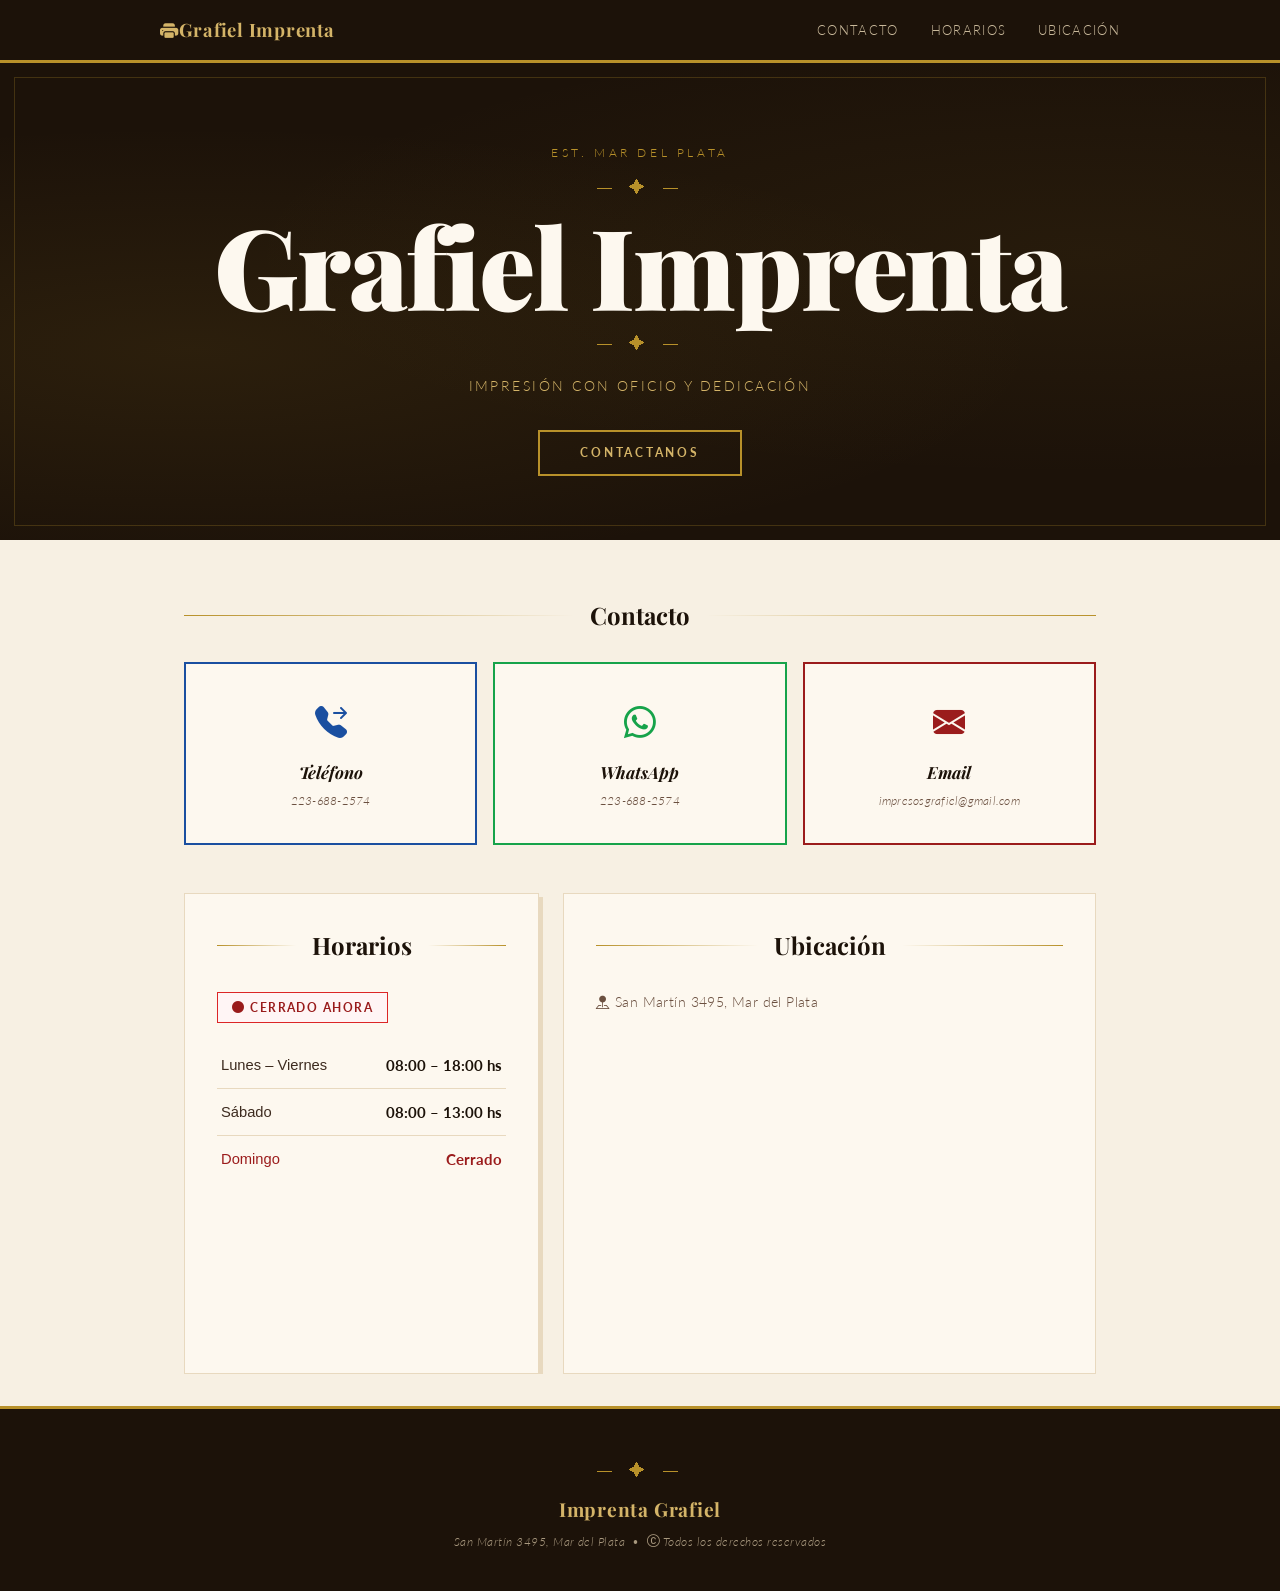
==== commit b282d01e: "Add favicon.svg and link it in index.html for improved branding" ====
--- a/index.html
+++ b/index.html
@@ -12,6 +12,7 @@
   <meta name="robots" content="index, follow">
   <meta name="author" content="Grafiel Imprenta">
   <meta name="theme-color" content="#1c1209">
+  <link rel="icon" href="favicon.svg" type="image/svg+xml">
   <link rel="canonical" href="https://frann-rossi.github.io/grafiel/">
 
   <!-- Open Graph -->
--- a/style.css
+++ b/style.css
@@ -265,7 +265,11 @@
   display: grid;
   grid-template-columns: 1fr 1.5fr;
   gap: 1.5rem;
-  align-items: start;
+  align-items: stretch;
+}
+
+.two-col > .card-section {
+  height: 100%;
 }
 
 @media (max-width: 680px) {
--- a/style.css
+++ b/style.css
@@ -265,7 +265,11 @@
   display: grid;
   grid-template-columns: 1fr 1.5fr;
   gap: 1.5rem;
-  align-items: start;
+  align-items: stretch;
+}
+
+.two-col > .card-section {
+  height: 100%;
 }
 
 @media (max-width: 680px) {
